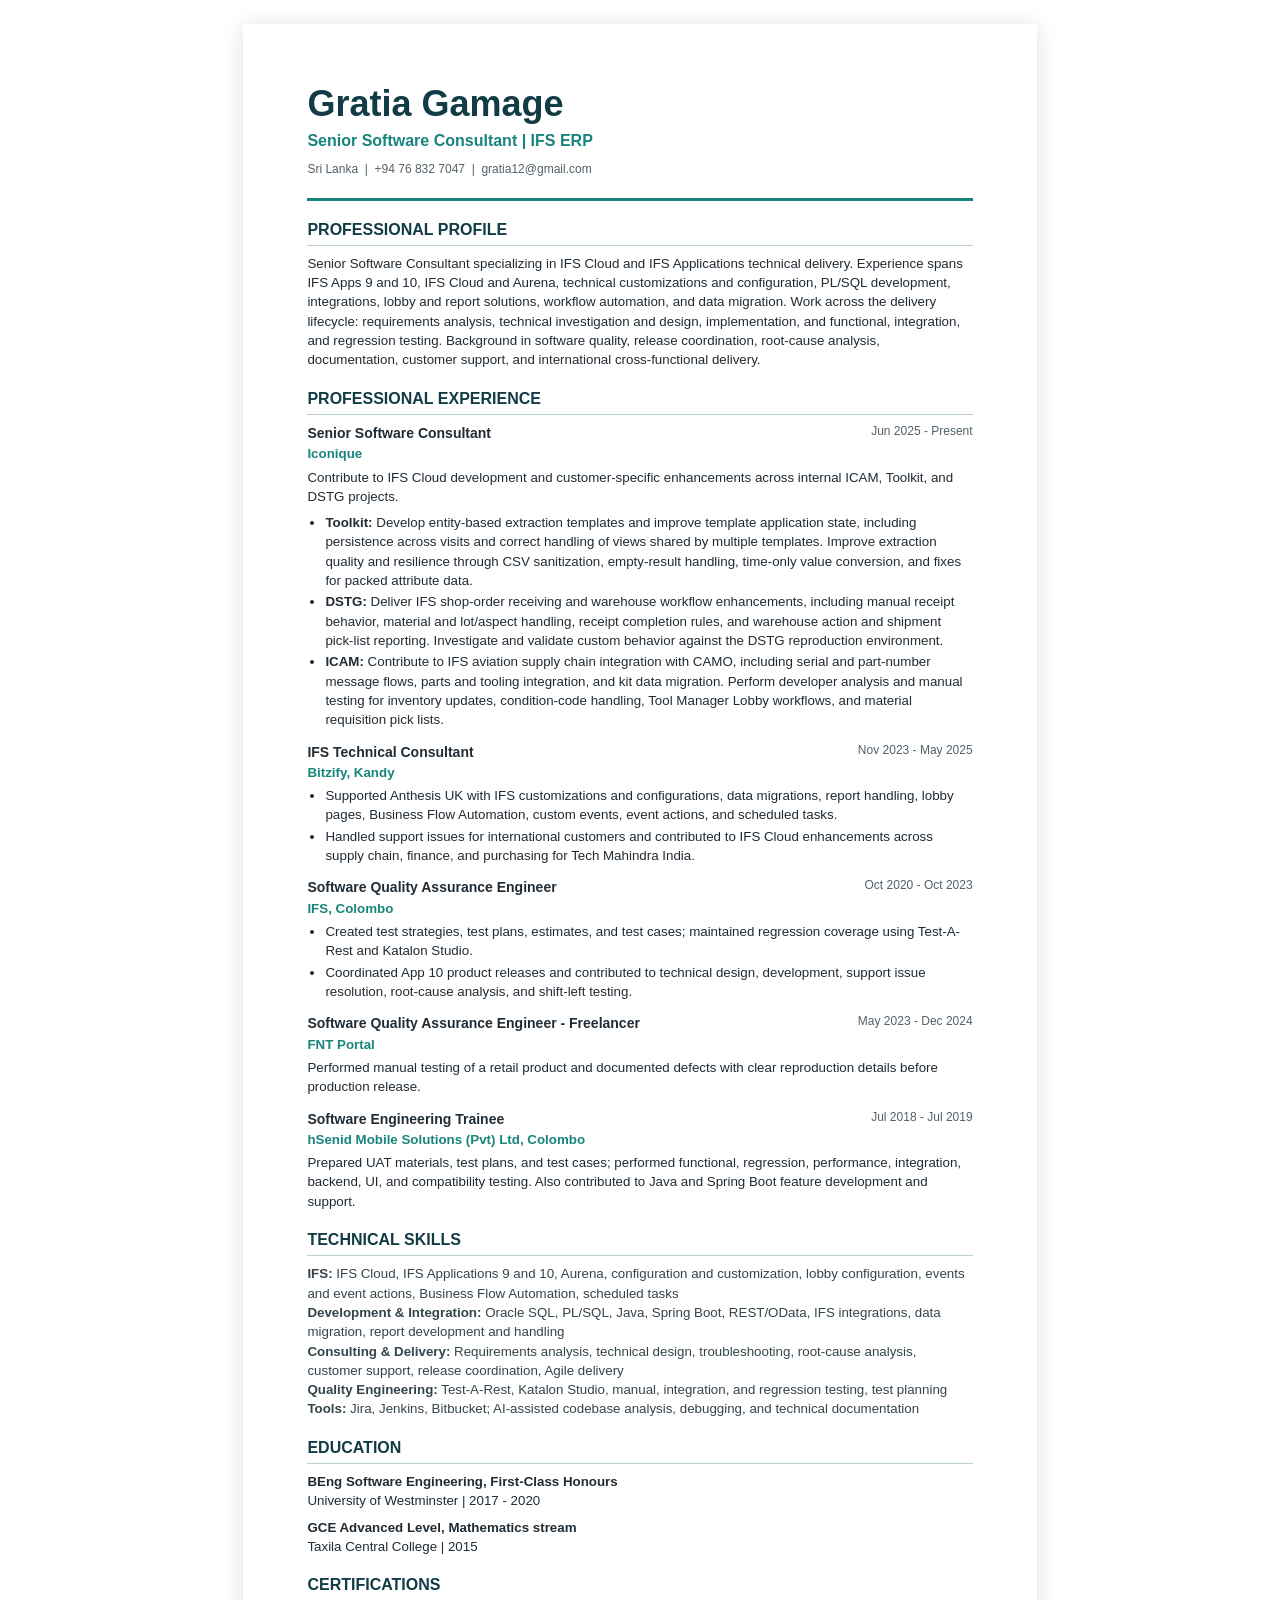
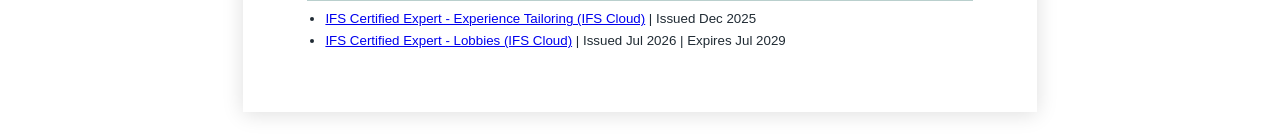
==== cv/gratia-gamage-cv.html @ 0727a5e1 "Refresh portfolio and add Iconique work" ====
<!doctype html>
<html lang="en">
<head>
    <meta charset="utf-8">
    <meta name="viewport" content="width=device-width, initial-scale=1">
    <title>Gratia Gamage | CV</title>
    <style>
        @page { size: A4; margin: 15mm 17mm; }
        * { box-sizing: border-box; }
        body { margin: 0; color: #202b34; font: 10pt/1.45 "Segoe UI", Arial, sans-serif; }
        header { border-bottom: 3px solid #17847d; padding-bottom: 12px; margin-bottom: 16px; }
        h1 { margin: 0; color: #123c45; font-size: 27pt; line-height: 1.1; }
        .headline { margin: 5px 0 9px; color: #17847d; font-size: 12pt; font-weight: 700; }
        .contact { color: #52616a; font-size: 9pt; }
        h2 { margin: 17px 0 8px; padding-bottom: 4px; border-bottom: 1px solid #b9cfcd; color: #123c45; font-size: 12pt; text-transform: uppercase; }
        p { margin: 4px 0 7px; }
        .role { margin: 0 0 12px; break-inside: avoid; }
        .role h3 { display: flex; justify-content: space-between; gap: 12px; margin: 0; color: #202b34; font-size: 10.5pt; }
        .role .company { margin: 1px 0 4px; color: #17847d; font-weight: 700; }
        .date { color: #52616a; font-size: 9pt; font-weight: 400; white-space: nowrap; }
        ul { margin: 4px 0 0; padding-left: 18px; }
        li { margin: 2px 0; }
        .skills { color: #34444c; }
        .education { break-inside: avoid; }
        .education strong { color: #202b34; }
        @media screen {
            body { max-width: 210mm; margin: 24px auto; padding: 16mm 17mm; box-shadow: 0 2px 20px #0002; }
        }
    </style>
</head>
<body>
    <header>
        <h1>Gratia Gamage</h1>
        <p class="headline">Senior Software Consultant | IFS ERP</p>
        <p class="contact">Sri Lanka &nbsp;|&nbsp; +94 76 832 7047 &nbsp;|&nbsp; gratia12@gmail.com</p>
    </header>

    <section>
        <h2>Professional Profile</h2>
        <p>Senior Software Consultant specializing in IFS Cloud and IFS Applications technical delivery. Experience spans IFS Apps 9 and 10, IFS Cloud and Aurena, technical customizations and configuration, PL/SQL development, integrations, lobby and report solutions, workflow automation, and data migration. Work across the delivery lifecycle: requirements analysis, technical investigation and design, implementation, and functional, integration, and regression testing. Background in software quality, release coordination, root-cause analysis, documentation, customer support, and international cross-functional delivery.</p>
    </section>

    <section>
        <h2>Professional Experience</h2>
        <article class="role">
            <h3><span>Senior Software Consultant</span><span class="date">Jun 2025 - Present</span></h3>
            <p class="company">Iconique</p>
            <p>Contribute to IFS Cloud development and customer-specific enhancements across internal ICAM, Toolkit, and DSTG projects.</p>
            <ul>
                <li><strong>Toolkit:</strong> Develop entity-based extraction templates and improve template application state, including persistence across visits and correct handling of views shared by multiple templates. Improve extraction quality and resilience through CSV sanitization, empty-result handling, time-only value conversion, and fixes for packed attribute data.</li>
                <li><strong>DSTG:</strong> Deliver IFS shop-order receiving and warehouse workflow enhancements, including manual receipt behavior, material and lot/aspect handling, receipt completion rules, and warehouse action and shipment pick-list reporting. Investigate and validate custom behavior against the DSTG reproduction environment.</li>
                <li><strong>ICAM:</strong> Contribute to IFS aviation supply chain integration with CAMO, including serial and part-number message flows, parts and tooling integration, and kit data migration. Perform developer analysis and manual testing for inventory updates, condition-code handling, Tool Manager Lobby workflows, and material requisition pick lists.</li>
            </ul>
        </article>
        <article class="role">
            <h3><span>IFS Technical Consultant</span><span class="date">Nov 2023 - May 2025</span></h3>
            <p class="company">Bitzify, Kandy</p>
            <ul>
                <li>Supported Anthesis UK with IFS customizations and configurations, data migrations, report handling, lobby pages, Business Flow Automation, custom events, event actions, and scheduled tasks.</li>
                <li>Handled support issues for international customers and contributed to IFS Cloud enhancements across supply chain, finance, and purchasing for Tech Mahindra India.</li>
            </ul>
        </article>
        <article class="role">
            <h3><span>Software Quality Assurance Engineer</span><span class="date">Oct 2020 - Oct 2023</span></h3>
            <p class="company">IFS, Colombo</p>
            <ul>
                <li>Created test strategies, test plans, estimates, and test cases; maintained regression coverage using Test-A-Rest and Katalon Studio.</li>
                <li>Coordinated App 10 product releases and contributed to technical design, development, support issue resolution, root-cause analysis, and shift-left testing.</li>
            </ul>
        </article>
        <article class="role">
            <h3><span>Software Quality Assurance Engineer - Freelancer</span><span class="date">May 2023 - Dec 2024</span></h3>
            <p class="company">FNT Portal</p>
            <p>Performed manual testing of a retail product and documented defects with clear reproduction details before production release.</p>
        </article>
        <article class="role">
            <h3><span>Software Engineering Trainee</span><span class="date">Jul 2018 - Jul 2019</span></h3>
            <p class="company">hSenid Mobile Solutions (Pvt) Ltd, Colombo</p>
            <p>Prepared UAT materials, test plans, and test cases; performed functional, regression, performance, integration, backend, UI, and compatibility testing. Also contributed to Java and Spring Boot feature development and support.</p>
        </article>
    </section>

    <section>
        <h2>Technical Skills</h2>
        <p class="skills"><strong>IFS:</strong> IFS Cloud, IFS Applications 9 and 10, Aurena, configuration and customization, lobby configuration, events and event actions, Business Flow Automation, scheduled tasks<br>
        <strong>Development & Integration:</strong> Oracle SQL, PL/SQL, Java, Spring Boot, REST/OData, IFS integrations, data migration, report development and handling<br>
        <strong>Consulting & Delivery:</strong> Requirements analysis, technical design, troubleshooting, root-cause analysis, customer support, release coordination, Agile delivery<br>
        <strong>Quality Engineering:</strong> Test-A-Rest, Katalon Studio, manual, integration, and regression testing, test planning<br>
        <strong>Tools:</strong> Jira, Jenkins, Bitbucket; AI-assisted codebase analysis, debugging, and technical documentation</p>
    </section>

    <section class="education">
        <h2>Education</h2>
        <p><strong>BEng Software Engineering, First-Class Honours</strong><br>University of Westminster | 2017 - 2020</p>
        <p><strong>GCE Advanced Level, Mathematics stream</strong><br>Taxila Central College | 2015</p>
    </section>

    <section>
        <h2>Certifications</h2>
        <ul>
            <li><a href="https://www.credly.com/badges/4d5deeff-099c-4b8b-9af2-548bf73d7ee0/linked_in_profile">IFS Certified Expert - Experience Tailoring (IFS Cloud)</a> | Issued Dec 2025</li>
            <li><a href="https://www.credly.com/badges/1d5e24a6-75ea-482c-9c4c-12c68d4f9815/linked_in_profile">IFS Certified Expert - Lobbies (IFS Cloud)</a> | Issued Jul 2026 | Expires Jul 2029</li>
        </ul>
    </section>
</body>
</html>
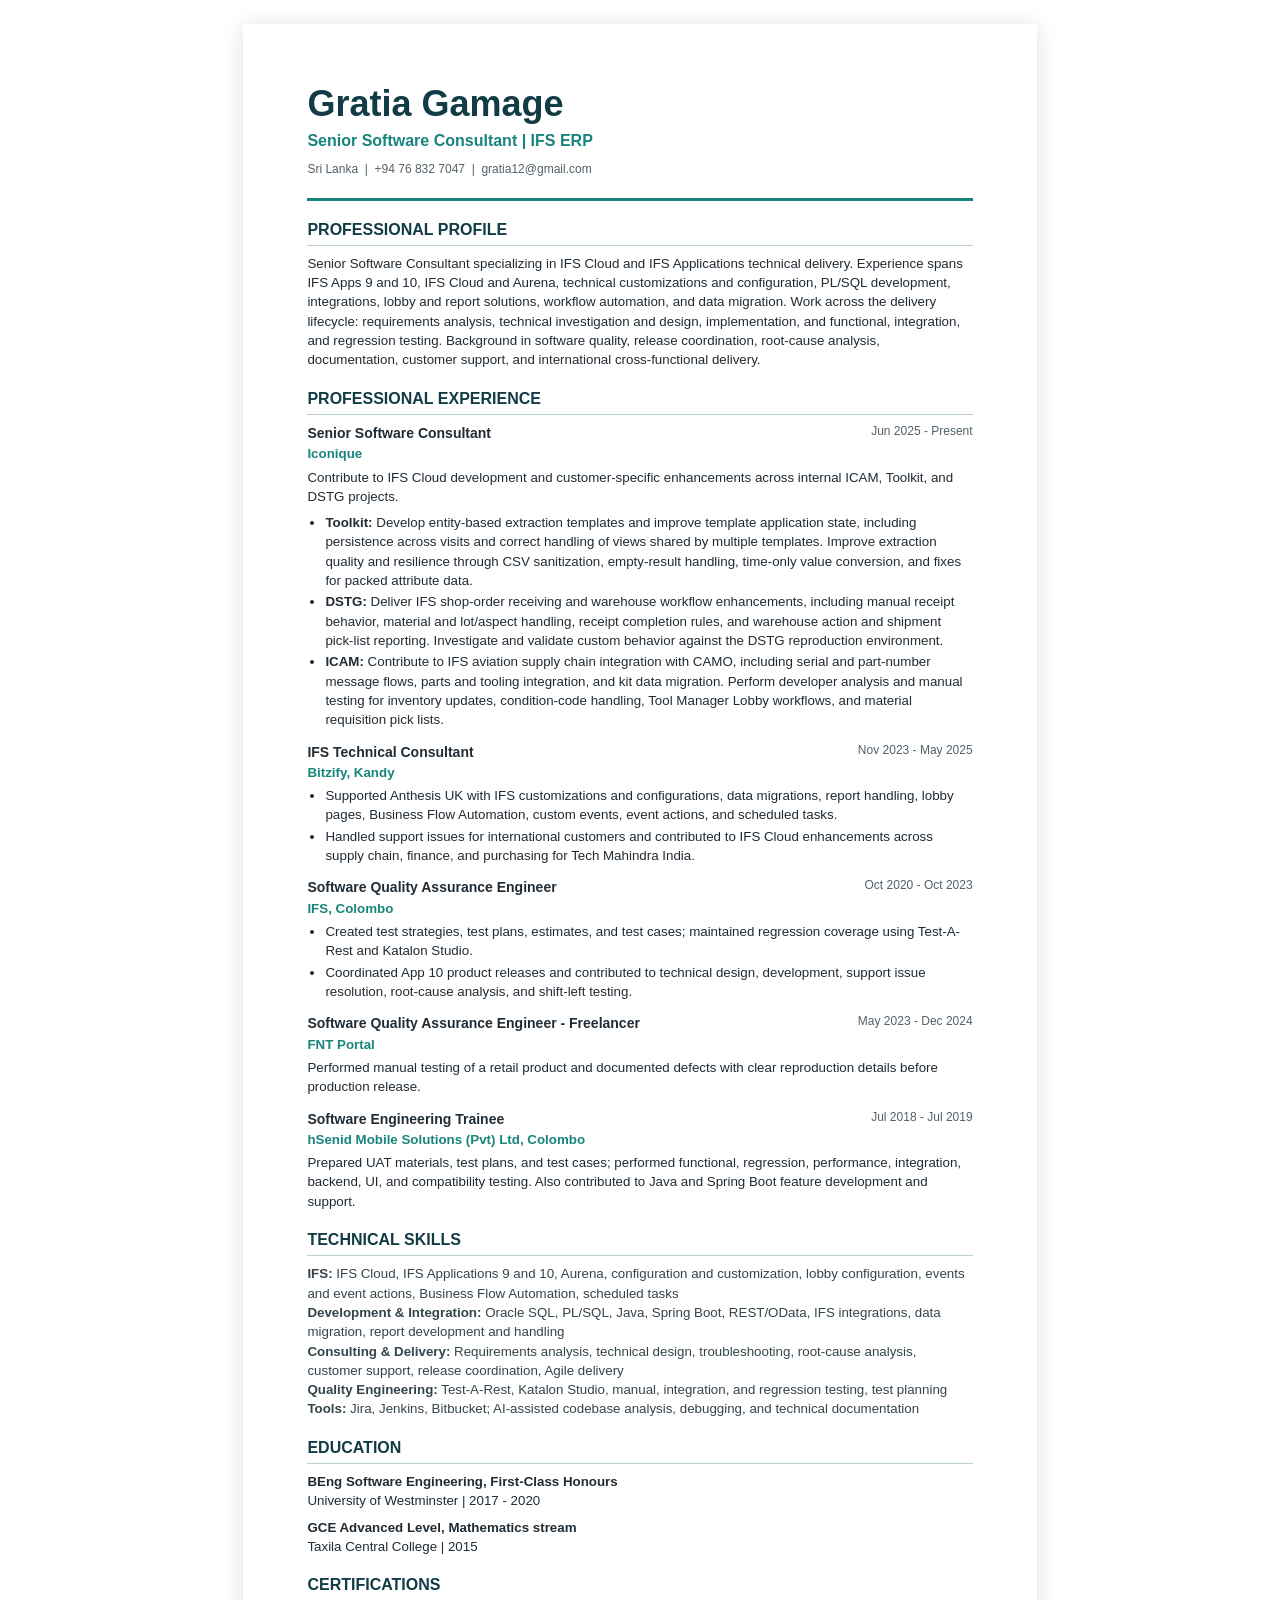
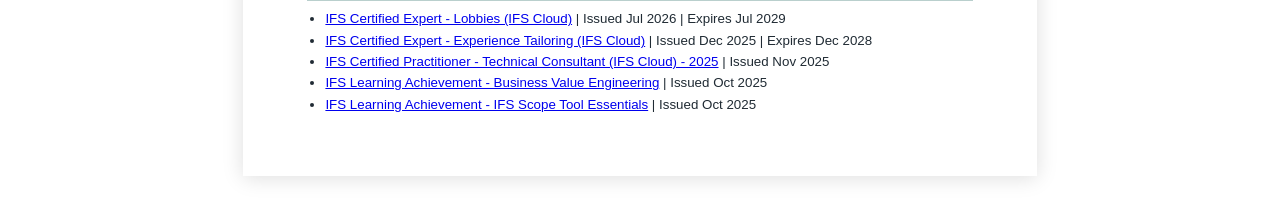
==== commit 26ce9075: "Add Credly certifications to portfolio and CV" ====
--- a/cv/gratia-gamage-cv.html
+++ b/cv/gratia-gamage-cv.html
@@ -98,8 +98,11 @@
     <section>
         <h2>Certifications</h2>
         <ul>
-            <li><a href="https://www.credly.com/badges/4d5deeff-099c-4b8b-9af2-548bf73d7ee0/linked_in_profile">IFS Certified Expert - Experience Tailoring (IFS Cloud)</a> | Issued Dec 2025</li>
             <li><a href="https://www.credly.com/badges/1d5e24a6-75ea-482c-9c4c-12c68d4f9815/linked_in_profile">IFS Certified Expert - Lobbies (IFS Cloud)</a> | Issued Jul 2026 | Expires Jul 2029</li>
+            <li><a href="https://www.credly.com/badges/4d5deeff-099c-4b8b-9af2-548bf73d7ee0/linked_in_profile">IFS Certified Expert - Experience Tailoring (IFS Cloud)</a> | Issued Dec 2025 | Expires Dec 2028</li>
+            <li><a href="https://www.credly.com/badges/d6216c39-a72a-4ecd-9ff4-0a72ba2aeade/linked_in_profile">IFS Certified Practitioner - Technical Consultant (IFS Cloud) - 2025</a> | Issued Nov 2025</li>
+            <li><a href="https://www.credly.com/badges/f825bbde-08e8-415a-a0cc-43e4f4715505/linked_in_profile">IFS Learning Achievement - Business Value Engineering</a> | Issued Oct 2025</li>
+            <li><a href="https://www.credly.com/badges/48226763-f6cf-4c5a-a293-b2badb0661b3/linked_in_profile">IFS Learning Achievement - IFS Scope Tool Essentials</a> | Issued Oct 2025</li>
         </ul>
     </section>
 </body>
